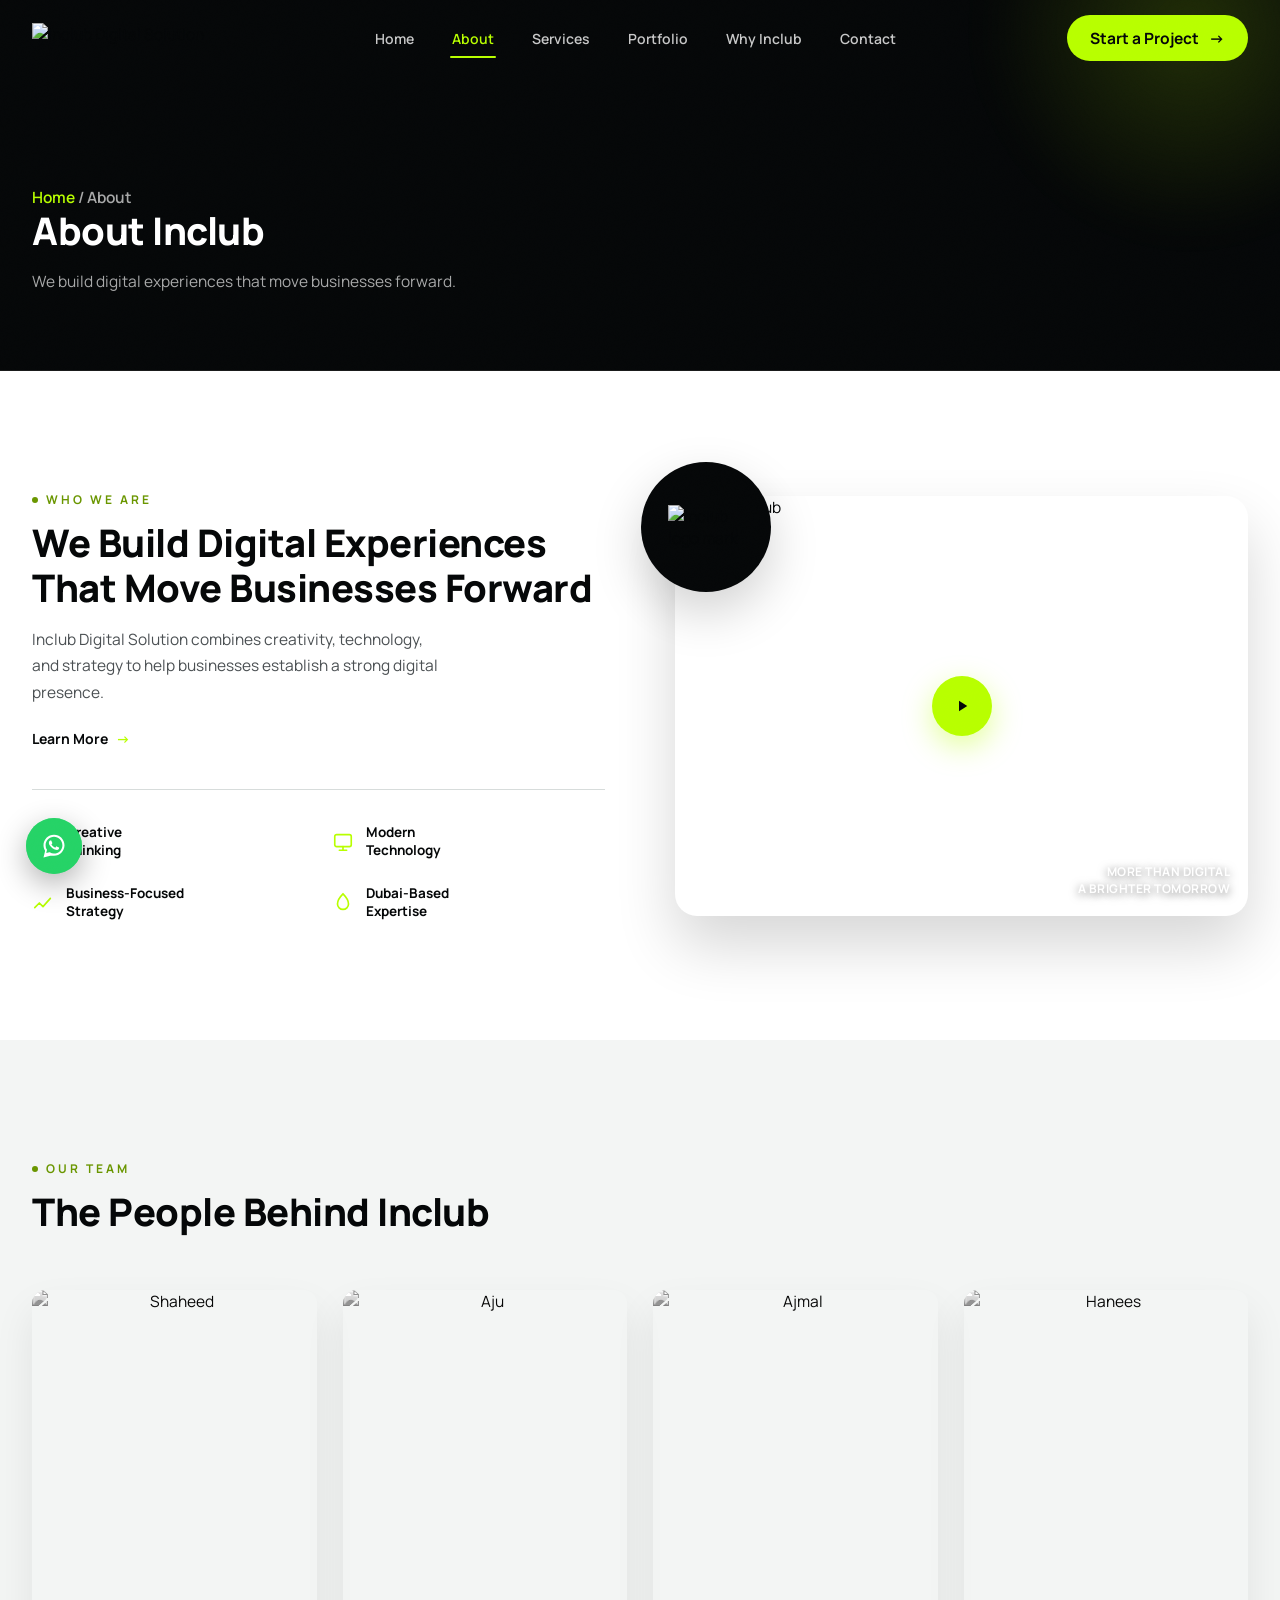
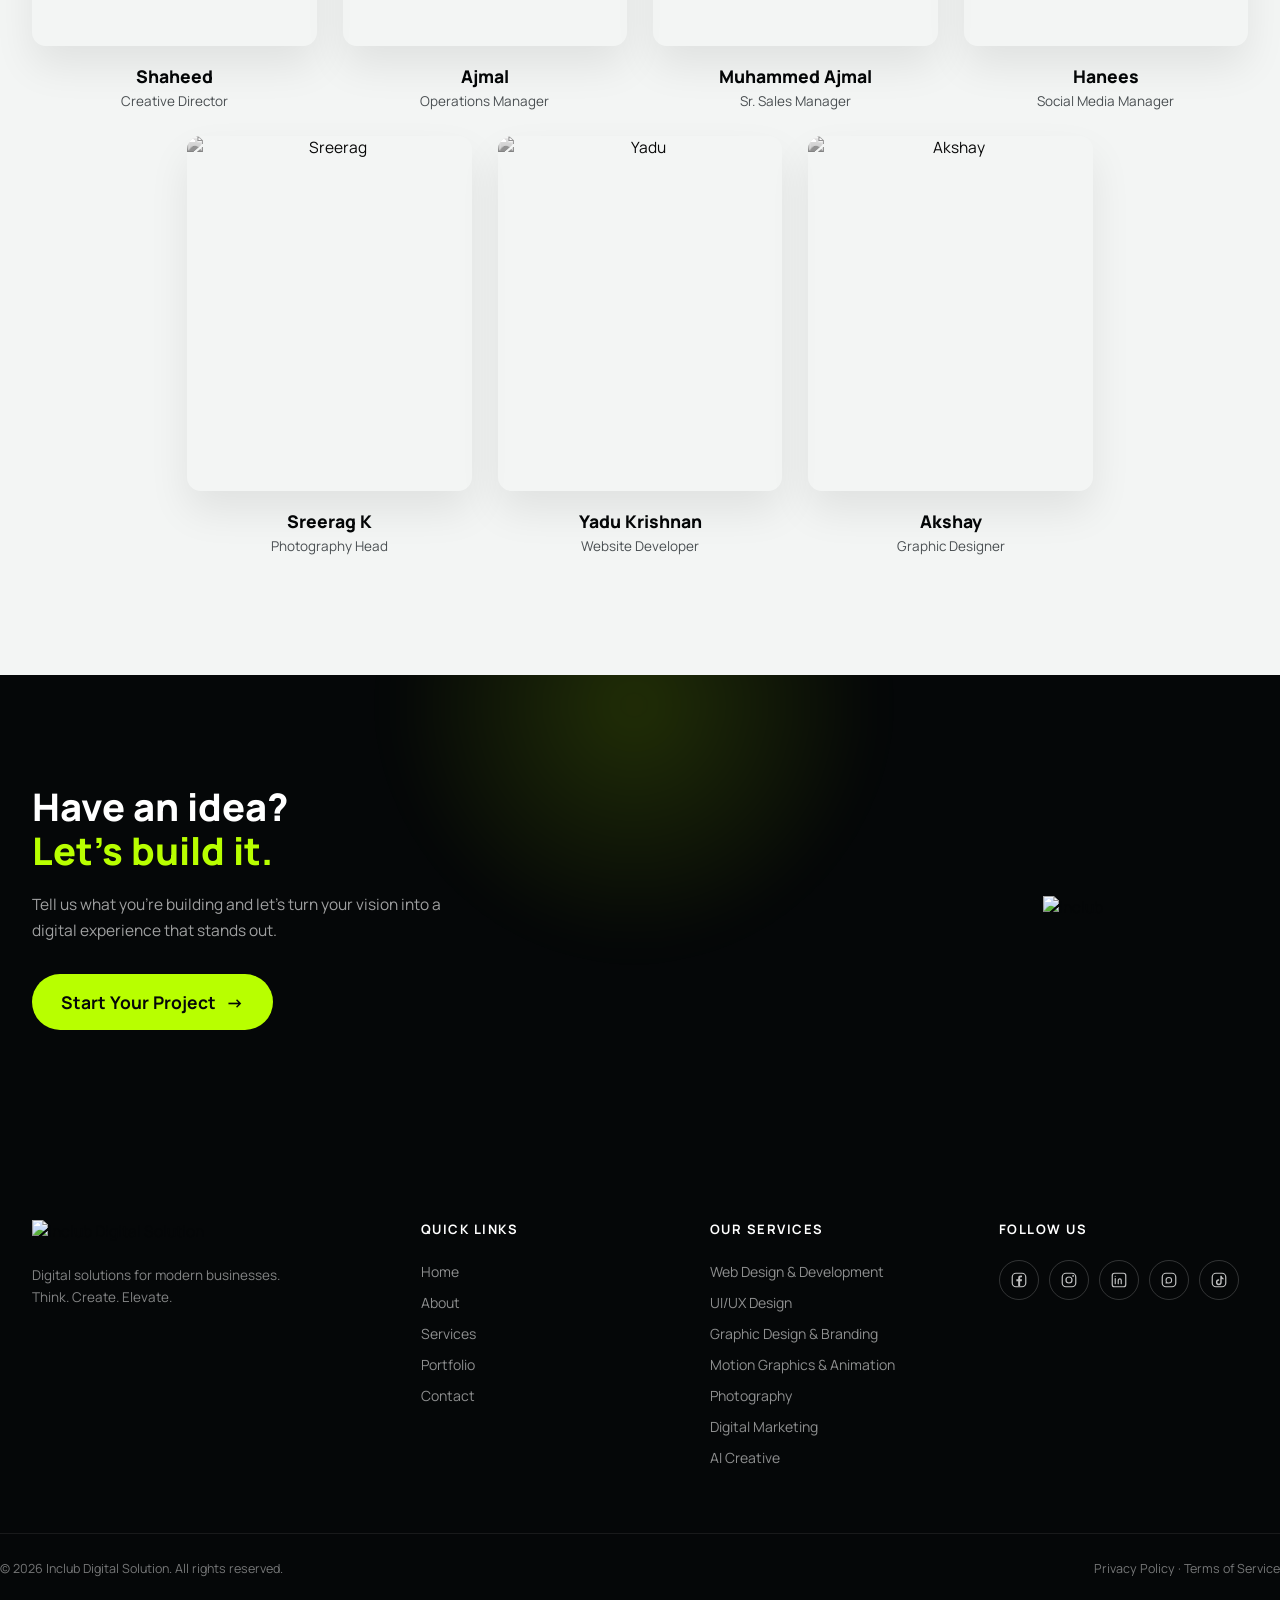
==== about.html @ 9d9596af "Add files via upload" ====
<!DOCTYPE html>
<html lang="en">
<head>
<meta charset="UTF-8">
<meta name="viewport" content="width=device-width, initial-scale=1.0">
<title>About Us — Inclub Digital Solution</title>
<meta name="description" content="Inclub Digital Solution combines creativity, technology, and strategy to help businesses in Dubai establish a strong digital presence.">
<link rel="icon" href="assets/logo-mark.png" type="image/png">
<link rel="preconnect" href="https://fonts.googleapis.com">
<link rel="preconnect" href="https://fonts.gstatic.com" crossorigin>
<link href="https://fonts.googleapis.com/css2?family=Manrope:wght@400;500;600;700;800&display=swap" rel="stylesheet">
<link rel="stylesheet" href="style.css">
</head>
<body>

<div class="grain"></div>
<div class="cursor-dot" id="cursorDot"></div>
<div class="cursor-ring" id="cursorRing"></div>
<div class="back-to-top" id="backToTop" aria-label="Back to top" role="button" tabindex="0">
  <svg width="18" height="18" viewBox="0 0 24 24" fill="none"><path d="M12 19V5M12 5L5 12M12 5L19 12" stroke="currentColor" stroke-width="2" stroke-linecap="round" stroke-linejoin="round"/></svg>
</div>

<a href="https://wa.me/971547295871" target="_blank" rel="noopener noreferrer" class="whatsapp-float" aria-label="Chat on WhatsApp">
  <span class="whatsapp-tooltip">Chat with us</span>
  <svg viewBox="0 0 32 32" fill="currentColor"><path d="M16.001 3C9.373 3 4 8.373 4 15c0 2.379.694 4.596 1.885 6.463L4 29l7.717-1.859A11.93 11.93 0 0016.001 27C22.628 27 28 21.627 28 15S22.628 3 16.001 3zm.001 21.6a9.56 9.56 0 01-4.868-1.334l-.349-.207-3.65.879.89-3.556-.228-.365A9.553 9.553 0 016.4 15c0-5.294 4.307-9.6 9.601-9.6 5.293 0 9.6 4.306 9.6 9.6 0 5.294-4.307 9.6-9.6 9.6zm5.264-7.19c-.288-.144-1.706-.842-1.97-.938-.264-.096-.456-.144-.648.144-.192.288-.744.938-.912 1.13-.168.192-.336.216-.624.072-.288-.144-1.216-.448-2.316-1.428-.856-.763-1.434-1.706-1.602-1.994-.168-.288-.018-.444.126-.588.13-.129.288-.336.432-.504.144-.168.192-.288.288-.48.096-.192.048-.36-.024-.504-.072-.144-.648-1.562-.888-2.14-.234-.562-.472-.486-.648-.495l-.552-.01c-.192 0-.504.072-.768.36-.264.288-1.008.984-1.008 2.4 0 1.416 1.032 2.784 1.176 2.976.144.192 2.03 3.1 4.92 4.347.687.297 1.223.474 1.641.606.689.219 1.316.188 1.812.114.553-.083 1.706-.697 1.947-1.37.24-.672.24-1.248.168-1.37-.072-.12-.264-.192-.552-.336z"/></svg>
</a>

<header class="header" id="header">
  <div class="container header-inner">
    <a href="index.html" class="logo"><img src="assets/logo.png" alt="Inclub Digital Solution"></a>

    <nav class="nav" id="mainNav">
      <a href="index.html" class="nav-link" data-nav>Home</a>
      <a href="about.html" class="nav-link" data-nav>About</a>
      <a href="services.html" class="nav-link" data-nav>Services</a>
      <a href="portfolio.html" class="nav-link" data-nav>Portfolio</a>
      <a href="why-inclub.html" class="nav-link" data-nav>Why Inclub</a>
      <a href="contact.html" class="nav-link" data-nav>Contact</a>
    </nav>

    <a href="contact.html" class="btn btn-primary btn-sm header-cta">Start a Project <span class="arrow">→</span></a>

    <button class="hamburger" id="hamburger" aria-label="Open menu" aria-expanded="false">
      <span></span><span></span><span></span>
    </button>
  </div>

</header>
  <div class="mobile-menu" id="mobileMenu">
    <nav class="mobile-nav">
      <a href="index.html" data-nav-mobile>Home</a>
      <a href="about.html" data-nav-mobile>About</a>
      <a href="services.html" data-nav-mobile>Services</a>
      <a href="portfolio.html" data-nav-mobile>Portfolio</a>
      <a href="why-inclub.html" data-nav-mobile>Why Inclub</a>
      <a href="contact.html" data-nav-mobile>Contact</a>
    </nav>
    <a href="contact.html" class="btn btn-primary" data-nav-mobile>Start a Project <span class="arrow">→</span></a>
  </div>


<section class="page-banner">
  <div class="page-banner-bg" style="background-image:url('assets/banner.png')"></div>
  <div class="page-banner-overlay"></div>
  <div class="container page-banner-inner reveal">
    <p class="breadcrumb"><a href="index.html">Home</a> / About</p>
    <h1>About Inclub</h1>
    <p>We build digital experiences that move businesses forward.</p>
  </div>
</section>

<section class="about">
  <div class="container about-grid">
    <div class="about-copy reveal">
      <p class="eyebrow eyebrow-dark">Who We Are</p>
      <h2 class="section-title">We Build Digital Experiences That Move Businesses Forward</h2>
      <p class="section-text">Inclub Digital Solution combines creativity, technology, and strategy to help businesses establish a strong digital presence.</p>
      <a href="services.html" class="link-arrow">Learn More <span class="arrow">→</span></a>

      <div class="about-features">
        <div class="about-feature">
          <svg width="22" height="22" viewBox="0 0 24 24" fill="none"><path d="M12 2v4M12 18v4M4.9 4.9l2.8 2.8M16.3 16.3l2.8 2.8M2 12h4M18 12h4M4.9 19.1l2.8-2.8M16.3 7.7l2.8-2.8" stroke="#B8FF00" stroke-width="1.8" stroke-linecap="round"/></svg>
          <span>Creative<br>Thinking</span>
        </div>
        <div class="about-feature">
          <svg width="22" height="22" viewBox="0 0 24 24" fill="none"><rect x="3" y="4" width="18" height="13" rx="2" stroke="#B8FF00" stroke-width="1.8"/><path d="M8 21h8M12 17v4" stroke="#B8FF00" stroke-width="1.8" stroke-linecap="round"/></svg>
          <span>Modern<br>Technology</span>
        </div>
        <div class="about-feature">
          <svg width="22" height="22" viewBox="0 0 24 24" fill="none"><path d="M3 17l5-5 4 4 8-9" stroke="#B8FF00" stroke-width="1.8" stroke-linecap="round" stroke-linejoin="round"/></svg>
          <span>Business-Focused<br>Strategy</span>
        </div>
        <div class="about-feature">
          <svg width="22" height="22" viewBox="0 0 24 24" fill="none"><path d="M12 2C8 6 6 9.5 6 13a6 6 0 0012 0c0-3.5-2-7-6-11z" stroke="#B8FF00" stroke-width="1.8"/></svg>
          <span>Dubai-Based<br>Expertise</span>
        </div>
      </div>
    </div>

    <div class="about-visual reveal">
      <div class="about-mark">
        <img src="assets/logo-mark.png" alt="Inclub logo mark">
      </div>
      <div class="about-image">
        <img src="assets/inclub_icon.png" alt="About Inclub">
        <button class="play-btn" aria-label="Play video">
          <svg width="18" height="18" viewBox="0 0 24 24" fill="none"><path d="M8 5v14l11-7L8 5z" fill="#050708"/></svg>
        </button>
        <span class="about-caption">MORE THAN DIGITAL<br>A BRIGHTER TOMORROW</span>
      </div>
    </div>
  </div>
</section>

<section class="team">
  <div class="container">
    <div class="section-head reveal">
      <p class="eyebrow eyebrow-dark">Our Team</p>
      <h2 class="section-title">The People Behind Inclub</h2>
    </div>

    <div class="team-grid">
      <div class="team-card reveal">
        <div class="team-photo">
          <img src="assets/team/shaheed.png" alt="Shaheed" style="object-position: center 8%;">
        </div>
        <h3 class="team-name">Shaheed</h3>
        <p class="team-role">Creative Director</p>
      </div>

      <div class="team-card reveal">
        <div class="team-photo">
          <img src="assets/team/aju.jpeg" alt="Aju" style="object-position: center 20%;">
        </div>
        <h3 class="team-name">Ajmal </h3>
        <p class="team-role">Operations Manager</p>
      </div>

      <div class="team-card reveal">
        <div class="team-photo">
          <img src="assets/team/m.ajmal.png" alt="Ajmal" style="object-position: center 20%;">
        </div>
        <h3 class="team-name">Muhammed Ajmal </h3>
        <p class="team-role">Sr. Sales Manager</p>
      </div>

      <div class="team-card reveal">
        <div class="team-photo">
          <img src="assets/team/hanees.jpeg" alt="Hanees" style="object-position: center 20%;">
        </div>
        <h3 class="team-name">Hanees</h3>
        <p class="team-role">Social Media Manager</p>
      </div>

       <div class="team-card reveal">
        <div class="team-photo">
          <img src="assets/team/sreerag.png" alt="Sreerag" style="object-position: center 20%;">
        </div>
        <h3 class="team-name">Sreerag K</h3>
        <p class="team-role">Photography Head</p>
      </div>

      <div class="team-card reveal">
        <div class="team-photo">
          <img src="assets/team/yadu.jpg" alt="Yadu" style="object-position: center 15%;">
        </div>
        <h3 class="team-name">Yadu Krishnan</h3>
        <p class="team-role">Website Developer</p>
      </div>

      <div class="team-card reveal">
        <div class="team-photo">
          <img src="assets/team/akshay.png" alt="Akshay" style="object-position: center 10%;">
        </div>
        <h3 class="team-name">Akshay</h3>
        <p class="team-role">Graphic Designer</p>
      </div>
    </div>
  </div>
</section>

<section class="cta">
  <div class="container cta-inner reveal">
    <div class="cta-copy">
      <h2>Have an idea?<br><span class="lime">Let's build it.</span></h2>
      <p>Tell us what you're building and let's turn your vision into a digital experience that stands out.</p>
      <a href="contact.html" class="btn btn-primary">Start Your Project <span class="arrow">→</span></a>
    </div>
    <img src="assets/inclub_icon.png" alt="Inclub" class="cta-robot">
  </div>
</section>

<footer class="footer">
  <div class="container footer-grid">
    <div class="footer-brand">
      <img src="assets/logo.png" alt="Inclub Digital Solution">
      <p>Digital solutions for modern businesses.<br>Think. Create. Elevate.</p>
    </div>

    <div class="footer-col">
      <h5>Quick Links</h5>
      <a href="index.html">Home</a>
      <a href="about.html">About</a>
      <a href="services.html">Services</a>
      <a href="portfolio.html">Portfolio</a>
      <a href="contact.html">Contact</a>
    </div>

    <div class="footer-col">
      <h5>Our Services</h5>
      <a href="services.html">Web Design & Development</a>
      <a href="services.html">UI/UX Design</a>
      <a href="services.html">Graphic Design & Branding</a>
      <a href="services.html">Motion Graphics & Animation</a>
      <a href="services.html">Photography</a>
      <a href="services.html">Digital Marketing</a>
      <a href="services.html">AI Creative</a>
    </div>

    <div class="footer-col">
      <h5>Follow Us</h5>
      <div class="footer-social">
        <a href="https://www.facebook.com/profile.php?id=61593820896204" target="_blank" rel="noopener noreferrer" aria-label="Facebook" class="social-btn">
          <svg width="18" height="18" viewBox="0 0 24 24" fill="none"><rect x="3" y="3" width="18" height="18" rx="5" stroke="currentColor" stroke-width="1.6"/><path d="M13.5 20v-6.5h2.2l.3-2.5h-2.5v-1.6c0-.7.3-1.2 1.2-1.2h1.3V6c-.2 0-1-.1-1.9-.1-1.9 0-3.2 1.1-3.2 3.3v1.8H8.5v2.5h2.4V20h2.6z" fill="currentColor"/></svg>
        </a>
        <a href="https://www.instagram.com/inclubdigitalsolution/" target="_blank" rel="noopener noreferrer" aria-label="Instagram" class="social-btn">
          <svg width="18" height="18" viewBox="0 0 24 24" fill="none"><rect x="3" y="3" width="18" height="18" rx="5" stroke="currentColor" stroke-width="1.6"/><circle cx="12" cy="12" r="4" stroke="currentColor" stroke-width="1.6"/><circle cx="17.5" cy="6.5" r="1.2" fill="currentColor"/></svg>
        </a>
        <a href="https://www.linkedin.com/company/inclubdigitalsolution/" target="_blank" rel="noopener noreferrer" aria-label="LinkedIn" class="social-btn">
          <svg width="18" height="18" viewBox="0 0 24 24" fill="none"><rect x="3" y="3" width="18" height="18" rx="3" stroke="currentColor" stroke-width="1.6"/><path d="M7 10v7M7 7v.01M11 17v-4.5a2 2 0 014-.2M15 17v-4.7" stroke="currentColor" stroke-width="1.6" stroke-linecap="round"/></svg>
        </a>
        <a href="https://wa.me/971547295871" target="_blank" rel="noopener noreferrer" aria-label="WhatsApp" class="social-btn">
          <svg width="18" height="18" viewBox="0 0 24 24" fill="none"><rect x="3" y="3" width="18" height="18" rx="5" stroke="currentColor" stroke-width="1.6"/><path d="M15.5 12.3c0 2-1.7 3.7-3.7 3.7-.6 0-1.2-.1-1.7-.4l-2 .5.5-1.9a3.6 3.6 0 01-.5-1.9c0-2 1.7-3.7 3.7-3.7s3.7 1.7 3.7 3.7z" stroke="currentColor" stroke-width="1.4" stroke-linejoin="round"/></svg>
        </a>
        <a href="https://www.tiktok.com/@inclubdigitalsolution" target="_blank" rel="noopener noreferrer" aria-label="TikTok" class="social-btn">
          <svg width="18" height="18" viewBox="0 0 24 24" fill="none"><rect x="3" y="3" width="18" height="18" rx="5" stroke="currentColor" stroke-width="1.6"/><path d="M13.75 6.3h1.85c.16 1.42 1.02 2.6 2.4 3.02v1.9c-.87-.05-1.68-.33-2.4-.79v4.55a3.86 3.86 0 11-3.86-3.86c.14 0 .28.01.41.03v1.92a1.96 1.96 0 101.6 1.93V6.3z" fill="currentColor"/></svg>
        </a>
      </div>
    </div>
  </div>

  <div class="container footer-bottom">
    <span>© <span id="year"></span> Inclub Digital Solution. All rights reserved.</span>
    <span class="footer-legal"><a href="#">Privacy Policy</a> · <a href="#">Terms of Service</a></span>
  </div>
</footer>

<script src="script.js"></script>
</body>
</html>
---- style.css ----
:root{
  --black: #050708;
  --black-soft: #0d1418;
  --lime: #B8FF00;
  --green: #8DFF00;
  --blue: #16A8E8;
  --white: #FFFFFF;
  --gray-100: #F3F5F4;
  --gray-300: #d7dcdb;
  --gray-500: #9aa0a6;
  --gray-700: #4a4f52;

  --font: 'Manrope', 'Inter', -apple-system, BlinkMacSystemFont, 'Segoe UI', sans-serif;

  --container: 1320px;
  --radius-lg: 22px;
  --radius-md: 14px;
  --radius-sm: 8px;

  --ease: cubic-bezier(.22,.9,.32,1);
}

*,*::before,*::after{ box-sizing: border-box; }
html{ scroll-behavior: smooth; }
body{
  margin:0;
  font-family: var(--font);
  font-size: 15.5px;
  background: var(--white);
  color: var(--black);
  -webkit-font-smoothing: antialiased;
  overflow-x: hidden;
}
img{ max-width:100%; display:block; }
a{ color: inherit; text-decoration: none; }
ul{ list-style:none; margin:0; padding:0; }
button{ font-family: inherit; cursor:pointer; }
input, textarea, select{ font-family: inherit; }

.container{
  width: 100%;
  max-width: var(--container);
  margin: 0 auto;
  padding: 0 32px;
}

.grain{
  position: fixed; inset:0; pointer-events:none; z-index: 9999;
  opacity: .025; mix-blend-mode: overlay;
  background-image: url("data:image/svg+xml,%3Csvg xmlns='http://www.w3.org/2000/svg' width='120' height='120'%3E%3Cfilter id='n'%3E%3CfeTurbulence type='fractalNoise' baseFrequency='0.9' numOctaves='2' stitchTiles='stitch'/%3E%3C/filter%3E%3Crect width='100%25' height='100%25' filter='url(%23n)'/%3E%3C/svg%3E");
}

.cursor-dot, .cursor-ring{
  position: fixed; top:0; left:0; z-index: 9998;
  pointer-events:none;
  transform: translate(-50%,-50%);
  border-radius: 50%;
}
.cursor-dot{
  width:6px; height:6px; background: var(--lime);
  transition: opacity .2s var(--ease), background .2s var(--ease);
}
.cursor-ring{
  width:36px; height:36px; border:1.5px solid rgba(184,255,0,.55);
  transition: width .25s var(--ease), height .25s var(--ease), border-color .25s var(--ease), opacity .2s var(--ease), background .25s var(--ease);
}
.cursor-ring.hovering{
  width:56px; height:56px; background: rgba(184,255,0,.08); border-color: var(--lime);
}
.cursor-dot, .cursor-ring{ opacity:0; }
body.cursor-active .cursor-dot, body.cursor-active .cursor-ring{ opacity:1; }
@media (hover:none), (pointer:coarse){
  .cursor-dot, .cursor-ring{ display:none; }
}

.reveal{
  opacity: 0;
  transform: translateY(28px) scale(.98);
  filter: blur(6px);
  transition: opacity .8s var(--ease), transform .8s var(--ease), filter .8s var(--ease);
}
.reveal.in-view{ opacity: 1; transform: translateY(0) scale(1); filter: blur(0); }

.glow-orb{
  content:''; position:absolute; border-radius:50%;
  filter: blur(90px); pointer-events:none; z-index:0;
  opacity: .55;
}

.eyebrow{
  display:flex; align-items:center; gap:8px;
  font-size: 12px;
  font-weight: 700;
  letter-spacing: 3px;
  text-transform: uppercase;
  color: var(--lime);
  margin: 0 0 12px;
}
.eyebrow::before{
  content:''; width:6px; height:6px; border-radius:50%;
  background: var(--lime); flex-shrink:0;
  box-shadow: 0 0 0 0 rgba(184,255,0,.55);
  animation: pulseDot 2.2s ease-out infinite;
}
@keyframes pulseDot{
  0%{ box-shadow: 0 0 0 0 rgba(184,255,0,.55); }
  70%{ box-shadow: 0 0 0 7px rgba(184,255,0,0); }
  100%{ box-shadow: 0 0 0 0 rgba(184,255,0,0); }
}
.eyebrow-dark{ color: #6a9600; }
.eyebrow-dark::before{ background: #6a9600; box-shadow: 0 0 0 0 rgba(106,150,0,.4); }
.eyebrow-dark::before{ animation: pulseDotDark 2.2s ease-out infinite; }
@keyframes pulseDotDark{
  0%{ box-shadow: 0 0 0 0 rgba(106,150,0,.4); }
  70%{ box-shadow: 0 0 0 7px rgba(106,150,0,0); }
  100%{ box-shadow: 0 0 0 0 rgba(106,150,0,0); }
}

.section-title{
  font-size: 38px;
  font-weight: 800;
  line-height: 1.18;
  letter-spacing: -0.5px;
  margin: 0 0 16px;
  color: var(--black);
}
.section-title-light{ color: var(--white); }

.section-text{
  font-size: 15.5px;
  line-height: 1.7;
  color: var(--gray-700);
  max-width: 46ch;
  margin: 0 0 22px;
}

.section-head{ max-width: 640px; margin: 0 0 56px; }

.link-arrow{
  display: inline-flex;
  align-items: center;
  gap: 8px;
  font-weight: 700;
  font-size: 14px;
  color: var(--black);
  border-bottom: 1px solid transparent;
  transition: gap .25s var(--ease), color .25s var(--ease);
}
.link-arrow .arrow{ transition: transform .25s var(--ease); color: var(--lime); }
.link-arrow:hover{ gap: 12px; }
.link-arrow:hover .arrow{ transform: translateX(3px); }

.section-title-light + .link-arrow,
.services .link-arrow,
.process .link-arrow{ color: var(--white); }

.btn{
  display: inline-flex;
  align-items: center;
  gap: 10px;
  padding: 15px 28px;
  border-radius: 999px;
  font-weight: 700;
  font-size: 17.5px;
  border: 1px solid transparent;
  transition: transform .25s var(--ease), box-shadow .25s var(--ease), background .25s var(--ease), color .25s var(--ease), border-color .25s var(--ease);
  white-space: nowrap;
}
.btn .arrow{ transition: transform .25s var(--ease); }
.btn:hover .arrow{ transform: translateX(4px); }
.btn:hover{ transform: translateY(-2px); }

.btn-primary{
  background: var(--lime);
  color: var(--black);
  box-shadow: 0 0 0 rgba(184,255,0,0);
}
.btn-primary:hover{ box-shadow: 0 8px 34px rgba(184,255,0,.45); }

.btn-outline{
  background: transparent;
  color: var(--white);
  border-color: rgba(255,255,255,.28);
}
.btn-outline:hover{ border-color: var(--lime); color: var(--lime); box-shadow: 0 0 24px rgba(184,255,0,.18); }

.btn-sm{ padding: 11px 22px; font-size: 15.5px; }
.btn-block{ width: 100%; justify-content: center; margin-top: 6px; }

.header{
  position: fixed; top:0; left:0; right:0; z-index: 500;
  background: transparent;
  backdrop-filter: none;
  -webkit-backdrop-filter: none;
  border-bottom: 1px solid transparent;
  transition: background .3s var(--ease), border-color .3s var(--ease), backdrop-filter .3s var(--ease);
}
.header.scrolled{
  background: rgba(5,7,8,.85);
  backdrop-filter: blur(14px);
  -webkit-backdrop-filter: blur(14px);
  border-bottom-color: rgba(255,255,255,.08);
}

.header-inner{
  display:flex; align-items:center; justify-content: space-between;
  height: 76px;
  gap: 24px;
}
.logo img{ height: 30px; width:auto; }

.nav{ display:flex; align-items:center; gap: 34px; margin: 0 auto; }
.nav-link{
  position: relative;
  font-size: 14px; font-weight: 600;
  color: rgba(255,255,255,.78);
  padding: 6px 2px;
  transition: color .2s var(--ease);
}
.nav-link::after{
  content:''; position:absolute; left:0; right:0; bottom:-4px; height:2px;
  background: var(--lime); border-radius:2px;
  transform: scaleX(0); transform-origin: left;
  transition: transform .25s var(--ease);
}
.nav-link:hover{ color: var(--white); }
.nav-link.active{ color: var(--lime); }
.nav-link.active::after{ transform: scaleX(1); }

.header-cta{ flex-shrink:0; }

.hamburger{
  display:none; flex-direction:column; justify-content:center; gap:5px;
  width: 40px; height:40px; background:transparent; border:none; padding:0;
}
.hamburger span{
  display:block; width: 22px; height:2px; background: var(--white);
  margin: 0 auto; transition: transform .3s var(--ease), opacity .3s var(--ease);
}
.hamburger.open span:nth-child(1){ transform: translateY(7px) rotate(45deg); }
.hamburger.open span:nth-child(2){ opacity:0; }
.hamburger.open span:nth-child(3){ transform: translateY(-7px) rotate(-45deg); }

.mobile-menu{
  display:none;
  position: fixed; inset: 76px 0 0 0; z-index: 480;
  background: rgb(5,7,8);
  padding: 36px 28px;
  flex-direction: column; gap: 34px;
  transform: translateY(-12px);
  opacity: 0;
  pointer-events: none;
  transition: transform .35s var(--ease), opacity .35s var(--ease);
  overflow-y: auto;
}
.mobile-menu.open{ opacity:1; transform: translateY(0); pointer-events:auto; }
.mobile-nav{ display:flex; flex-direction:column; gap: 6px; }
.mobile-nav a{
  font-size: 26px; font-weight: 700; color: var(--white);
  padding: 12px 0; border-bottom: 1px solid rgba(255,255,255,.08);
}
.mobile-nav a.active{ color: var(--lime); }

.hero{
  position: relative;
  min-height: 100vh;
  display:flex; align-items:flex-start;
  overflow:hidden;
  background: var(--black);
}
.hero-bg{
  position:absolute; inset:0; overflow:hidden;
  background-size: cover; background-position: 5% 32%;
  z-index: 0;
}
.hero-bg-video{
  position:absolute; inset:0;
  width:100%; height:100%;
  object-fit: cover; object-position: 5% 32%;
}
.hero-bg::after{
  content:''; position:absolute; inset:0;
  background:
    linear-gradient(90deg, rgba(5,7,8,.92) 0%, rgba(5,7,8,.68) 32%, rgba(5,7,8,.3) 58%, rgba(5,7,8,.08) 78%),
    linear-gradient(180deg, rgba(5,7,8,.2) 0%, rgba(5,7,8,.05) 30%, rgba(5,7,8,.8) 100%);
}
.hero-particles{ position:absolute; inset:0; z-index:1; pointer-events:none; }
.particle{
  position:absolute; border-radius:50%;
  background: var(--lime); opacity:.55;
  filter: blur(.3px);
  animation: floaty linear infinite;
}
@keyframes floaty{
  0%{ transform: translateY(0) translateX(0); opacity:0; }
  10%{ opacity:.6; }
  90%{ opacity:.6; }
  100%{ transform: translateY(-90vh) translateX(20px); opacity:0; }
}

@keyframes dashMove{ to{ stroke-dashoffset: -600; } }

@keyframes floatRobot{
  0%,100%{ transform: translateY(0); }
  50%{ transform: translateY(-16px); }
}

.hero-inner{ position:relative; z-index:4; padding: 128px 32px 60px; }

.hero-title{
  margin: 6px 0 22px;
  font-size: 38px;
  font-weight: 800;
  line-height: 1.1;
  letter-spacing: -0.5px;
}
.hero-title .line{ display:block; }
.line-white{ color: var(--white); }
.line-lime{ color: var(--lime); }
.line-blue{ color: var(--blue); }

.hero-sub{
  color: rgba(255,255,255,.72);
  font-size: 15.5px;
  line-height: 1.7;
  max-width: 46ch;
  margin: 0 0 34px;
}

.hero-actions{ display:flex; gap:16px; flex-wrap:wrap; margin-bottom: 56px; }

.hero-stats{ display:flex; gap: 48px; flex-wrap:wrap; }
.stat{ display:flex; flex-direction:column; }
.stat-num{ font-size: 30px; font-weight: 800; color: var(--white); display:inline; }
.stat-suffix{ font-size: 22px; font-weight: 800; color: var(--lime); }
.stat-num-static{ font-size: 30px; font-weight: 800; color: var(--white); }
.stat-label{ font-size: 12px; color: rgba(255,255,255,.55); margin-top: 4px; letter-spacing:.3px; }

.page-banner{
  position: relative; overflow:hidden;
  padding: 168px 0 76px;
  background: var(--black);
  border-bottom: 1px solid rgba(255,255,255,.08);
}
.page-banner-bg{
  position:absolute; inset:0;
  background-size: cover; background-position: center;
  opacity: .3;
}
.page-banner-overlay{
  position:absolute; inset:0;
  background: linear-gradient(180deg, rgba(5,7,8,.55) 0%, rgba(5,7,8,.92) 100%);
}
.page-banner::after{
  content:''; position:absolute; width:420px; height:420px; border-radius:50%;
  background: radial-gradient(circle, rgba(184,255,0,.16), transparent 70%);
  filter: blur(20px); top:-180px; right:-120px; pointer-events:none;
}
.page-banner-inner{ position:relative; z-index:2; }
.breadcrumb{
  font-size: 13px; font-weight:600; color: rgba(255,255,255,.5);
  margin: 0 0 16px;
}
.breadcrumb a{ color: var(--lime); }
.breadcrumb a:hover{ text-decoration: underline; }
.page-banner h1{
  color:#fff; font-weight:800; margin:0;
  font-size: 38px; letter-spacing:-0.5px; line-height:1.1;
}
.page-banner p{
  color: rgba(255,255,255,.65); font-size:15.5px; line-height:1.7;
  max-width: 56ch; margin: 16px 0 0;
}

@media (max-width: 860px){
  .page-banner{ padding: 128px 0 56px; }
}

.marquee{
  background: var(--black-soft);
  border-top: 1px solid rgba(255,255,255,.08);
  border-bottom: 1px solid rgba(255,255,255,.08);
  overflow: hidden;
  padding: 22px 0;
}
.marquee-track{
  display:flex; align-items:center; width:max-content;
  animation: marqueeScroll 28s linear infinite;
}
.marquee:hover .marquee-track{ animation-play-state: paused; }
.marquee-item{
  display:flex; align-items:center; gap: 14px;
  font-size: 16px; font-weight: 800; letter-spacing: 2px; text-transform: uppercase;
  color: rgba(255,255,255,.4);
  padding: 0 28px; white-space: nowrap;
}
.marquee-item span{ color: var(--lime); font-size: 8px; }
@keyframes marqueeScroll{ to{ transform: translateX(-50%); } }

.about{ background: var(--white); padding: 120px 0; }
.about-grid{
  display:grid; grid-template-columns: 1fr 1fr; gap: 70px; align-items:center;
}
.about-features{
  display:grid; grid-template-columns: repeat(2,1fr); gap: 26px;
  margin-top: 40px; padding-top: 34px; border-top: 1px solid var(--gray-300);
}
.about-feature{
  display:flex; align-items:center; gap: 12px;
  font-size: 13.5px; font-weight: 700; color: var(--black);
  line-height: 1.3;
}
.about-feature svg{ flex-shrink:0; }

.about-visual{ position: relative; display:flex; align-items:center; justify-content:center; }
.about-mark{
  position:absolute; left: -6%; top: -8%;
  width: 130px; height:130px; border-radius:50%;
  box-shadow: 0 20px 50px rgba(0,0,0,.18);
  z-index: 2; background: var(--black);
  overflow: hidden;
  display:flex; align-items:center; justify-content:center;
  animation: floatRobot 6s ease-in-out infinite;
}
.about-mark img{ width: 58%; height:auto; object-fit: contain; }
.about-mark::before{
  content:''; position:absolute; inset:-16px; border-radius:50%;
  border: 1px dashed rgba(184,255,0,.45);
  box-shadow: 0 0 24px rgba(184,255,0,.12);
  animation: spinRing 18s linear infinite;
}
@keyframes spinRing{ to{ transform: rotate(360deg); } }
.about-image{
  position: relative; width: 100%; border-radius: var(--radius-lg);
  overflow: hidden; box-shadow: 0 30px 60px rgba(0,0,0,.16);
}
.about-image img{ width:100%; height: 420px; object-fit: cover; }
.play-btn{
  position:absolute; left: 50%; top: 50%; transform: translate(-50%,-50%);
  width: 60px; height:60px; border-radius:50%; border:none;
  background: var(--lime);
  display:flex; align-items:center; justify-content:center;
  box-shadow: 0 10px 30px rgba(184,255,0,.4);
  transition: transform .25s var(--ease);
}
.play-btn:hover{ transform: translate(-50%,-50%) scale(1.08); }
.about-caption{
  position:absolute; right: 18px; bottom: 18px;
  color:#fff; font-weight:700; font-size:12px; text-align:right;
  line-height:1.4; letter-spacing:.5px;
  text-shadow: 0 2px 10px rgba(0,0,0,.6);
}

.team{ background: var(--gray-100); padding: 120px 0; }
.team-grid{ display:flex; flex-wrap:wrap; justify-content:center; gap: 26px; }
.team-card{ text-align:center; flex: 0 0 calc((100% - 78px)/4); max-width: calc((100% - 78px)/4); }
.team-photo{
  position:relative; width:100%; aspect-ratio: 4/5; overflow:hidden;
  border-radius: var(--radius-md); margin-bottom: 18px;
  box-shadow: 0 20px 40px rgba(0,0,0,.08);
}
.team-photo img{ width:100%; height:100%; object-fit:cover; filter: grayscale(1); transition: transform .5s var(--ease), filter .5s var(--ease); }
.team-card:hover .team-photo img{ transform: scale(1.06); filter: grayscale(0); }
.team-name{ font-size: 17.5px; font-weight: 800; margin: 0 0 4px; color: var(--black); }
.team-role{ font-size: 13.5px; color: var(--gray-700); margin:0; }

.services{ background: var(--black); padding: 120px 0; position:relative; overflow:hidden; }
.services-first{ padding-top: 168px; }
.services::before{
  content:''; position:absolute; inset:0;
  background-image: linear-gradient(rgba(255,255,255,.03) 1px, transparent 1px), linear-gradient(90deg, rgba(255,255,255,.03) 1px, transparent 1px);
  background-size: 48px 48px;
  pointer-events:none;
}
.services::after{
  content:''; position:absolute; width:560px; height:560px; border-radius:50%;
  background: radial-gradient(circle, rgba(184,255,0,.18), transparent 70%);
  filter: blur(20px); top:-220px; right:-180px; pointer-events:none;
}
.services .container{ position:relative; z-index:1; }

.services-grid{ display:grid; grid-template-columns: repeat(3, 1fr); gap: 22px; }
.service-card:nth-child(7):last-child{ grid-column: 2 / span 1; }
.service-card{
  position: relative;
  overflow: hidden;
  background: rgba(255,255,255,.03);
  border: 1px solid rgba(255,255,255,.09);
  border-radius: var(--radius-lg);
  padding: 34px 28px;
  backdrop-filter: blur(6px);
  transition: transform .35s var(--ease), border-color .35s var(--ease), box-shadow .35s var(--ease), background .35s var(--ease);
}
.service-card::before{
  content:''; position:absolute; top:0; left:0; right:0; height:2px;
  background: linear-gradient(90deg, transparent, var(--lime), transparent);
  transform: scaleX(0); transform-origin:center;
  transition: transform .4s var(--ease);
}
.service-card::after{
  content: attr(data-num);
  position:absolute; top:-.15em; right:18px;
  font-size: 84px; font-weight:800; line-height:1;
  color: transparent; -webkit-text-stroke: 1px rgba(255,255,255,.07);
  pointer-events:none; transition: -webkit-text-stroke-color .35s var(--ease);
}
.service-card:hover{
  transform: translateY(-8px);
  border-color: rgba(184,255,0,.5);
  box-shadow: 0 20px 50px rgba(184,255,0,.12);
  background: rgba(184,255,0,.04);
}
.service-card:hover::before{ transform: scaleX(1); }
.service-card:hover::after{ -webkit-text-stroke-color: rgba(184,255,0,.18); }
.service-num{
  display:block; position:relative; z-index:1;
  font-size: 13px; font-weight:800; color: rgba(255,255,255,.35);
  margin-bottom: 18px; letter-spacing:1px; font-variant-numeric: tabular-nums;
  transition: color .3s var(--ease), text-shadow .3s var(--ease);
}
.service-card:hover .service-num{ color: var(--lime); text-shadow: 0 0 16px rgba(184,255,0,.5); }
.service-icon{
  position:relative; z-index:1;
  width: 58px; height:58px; border-radius: 16px;
  background: rgba(184,255,0,.08);
  border: 1px solid rgba(184,255,0,.16);
  display:flex; align-items:center; justify-content:center;
  transition: transform .35s var(--ease), background .35s var(--ease);
  margin-bottom: 20px;
}
.service-card:hover .service-icon{ transform: scale(1.08) rotate(-4deg); background: rgba(184,255,0,.14); }
.service-card h3{ position:relative; z-index:1; font-size: 19px; font-weight: 800; color: var(--white); margin: 0 0 10px; }
.service-card p{ position:relative; z-index:1; font-size: 15.5px; line-height: 1.65; color: rgba(255,255,255,.6); margin: 0 0 22px; }
.service-card .link-arrow{ position:relative; z-index:1; }

.why{ background: var(--gray-100); padding: 120px 0; }
.why-grid{ display:grid; grid-template-columns: repeat(3, 1fr); gap: 26px; }
.why-item{
  background: var(--white);
  border: 1px solid var(--gray-300);
  border-radius: var(--radius-md);
  padding: 30px 24px;
  display:flex; flex-direction:column; gap: 16px;
  transition: transform .3s var(--ease), box-shadow .3s var(--ease), border-color .3s var(--ease);
}
.why-item:hover{
  transform: translateY(-6px);
  box-shadow: 0 20px 40px rgba(0,0,0,.08);
  border-color: var(--lime);
}
.why-item h4{ margin:0; font-size: 19px; font-weight: 800; }

.process{ background: var(--black); padding: 120px 0 130px; position:relative; overflow:hidden; }
.process::before{
  content:''; position:absolute; width:480px; height:480px; border-radius:50%;
  background: radial-gradient(circle, rgba(22,168,232,.16), transparent 70%);
  filter: blur(20px); bottom:-200px; left:-160px; pointer-events:none;
}
.process .container{ position:relative; z-index:1; }
.process-track{ position: relative; margin-top: 40px; }
.process-line{ width:100%; height: 100px; display:block; }
.process-line path{
  fill:none; stroke: var(--lime); stroke-width: 2.5; opacity:.5;
  stroke-dasharray: 10 10;
  animation: dashMove 10s linear infinite;
}
.process-steps{
  display:grid; grid-template-columns: repeat(4,1fr); gap: 26px;
  margin-top: -40px;
}
.process-step{ text-align:left; }
.process-index{
  display:inline-flex; align-items:center; justify-content:center;
  width: 46px; height:46px; border-radius:50%;
  background: var(--black-soft); border: 1px solid rgba(184,255,0,.4);
  color: var(--lime); font-weight:800; font-size:14px;
  margin-bottom: 18px;
  box-shadow: 0 0 0 4px rgba(184,255,0,.05), 0 0 20px rgba(184,255,0,.15);
}
.process-step h4{ color: var(--white); font-size: 19px; font-weight:800; margin: 0 0 8px; }
.process-step p{ color: rgba(255,255,255,.55); font-size: 15.5px; line-height: 1.6; margin:0; max-width: 24ch; }

.portfolio{ background: var(--white); padding: 120px 0; }
.filters{ display:flex; flex-wrap:wrap; gap: 10px; margin-bottom: 44px; }
.filter-btn{
  padding: 10px 20px; border-radius: 999px; border: 1px solid var(--gray-300);
  background: transparent; font-size: 13.5px; font-weight: 700; color: var(--gray-700);
  transition: all .25s var(--ease);
}
.filter-btn:hover{ border-color: var(--black); color: var(--black); }
.filter-btn.active{ background: var(--black); color: var(--lime); border-color: var(--black); }

.portfolio-grid{
  display:grid; grid-template-columns: repeat(2, 1fr); gap: 20px;
}
.portfolio-featured{ grid-column: 1 / -1; aspect-ratio: 3/1; max-height: 420px; }
.portfolio-item{
  display:block; position:relative; overflow:hidden;
  aspect-ratio: 4/3; cursor:pointer;
  background: var(--black);
  border: 1px solid var(--gray-300);
  box-shadow: 0 20px 40px rgba(0,0,0,.08);
  transition: opacity .3s var(--ease), box-shadow .3s var(--ease);
}
.portfolio-item:hover{ box-shadow: 0 24px 48px rgba(0,0,0,.14); }
.portfolio-item .play-btn{ pointer-events:none; z-index:1; }
.portfolio-item.hidden{ display:none; }
.portfolio-item img{
  width:100%; height:100%; object-fit: cover;
  transition: transform .6s var(--ease);
}
.portfolio-item:hover img{ transform: scale(1.06); }
.portfolio-year{
  position:absolute; top:20px; right:20px; z-index:1;
  font-size: 12px; font-weight:700; color: rgba(255,255,255,.55);
  letter-spacing: 1px;
}
.portfolio-overlay{
  position:absolute; inset:0;
  background: linear-gradient(180deg, rgba(5,7,8,0) 45%, rgba(5,7,8,.85) 100%);
  display:flex; flex-direction:column; justify-content:flex-end;
  padding: 26px;
}
.portfolio-cat{
  font-size: 11px; font-weight:800; letter-spacing:3px; text-transform:uppercase;
  color: var(--lime); margin-bottom: 10px;
}
.portfolio-overlay h4{ color:#fff; font-size:24px; font-weight:800; margin:0 0 6px; letter-spacing:-.3px; }
.portfolio-featured .portfolio-overlay h4{ font-size: 32px; }
.portfolio-sub{ color: rgba(255,255,255,.6); font-size: 14px; }
.portfolio-go{
  position:absolute; right:18px; bottom:18px; z-index:1;
  width: 40px; height:40px; border-radius:50%;
  border: 1px solid rgba(255,255,255,.3);
  color:#fff; font-size:16px; font-weight:700;
  display:flex; align-items:center; justify-content:center;
  transition: all .3s var(--ease);
}
.portfolio-item:hover .portfolio-go{
  background: var(--lime); border-color: var(--lime); color: var(--black);
  transform: rotate(45deg);
}

.view-all-wrap{ text-align:center; margin-top: 46px; }

.vision{
  position: relative; min-height: 78vh; display:flex; align-items:center;
  overflow:hidden;
}
.vision-bg{
  position:absolute; inset: -10% 0 -10% 0;
  background-size: cover; background-position:center;
  will-change: transform;
}
.vision-overlay{
  position:absolute; inset:0;
  background:
    linear-gradient(90deg, rgba(5,7,8,.88) 0%, rgba(5,7,8,.62) 38%, rgba(5,7,8,.22) 62%, rgba(5,7,8,.05) 82%),
    linear-gradient(180deg, rgba(5,7,8,.3) 0%, rgba(5,7,8,.1) 35%, rgba(5,7,8,.7) 100%);
}
.vision-inner{ position:relative; z-index:2; padding: 90px 32px; }
.vision-title{
  font-size: 38px;
  font-weight: 800; line-height: 1.1; letter-spacing: -0.5px; margin:0 0 22px;
}
.vision-title span{ display:block; }
.vision-text{ color: rgba(255,255,255,.78); font-size:15.5px; max-width: 48ch; line-height:1.7; }

.cta{ background: var(--black); padding: 110px 0; overflow:hidden; position:relative; }
.cta::before{
  content:''; position:absolute; width:500px; height:500px; border-radius:50%;
  background: radial-gradient(circle, rgba(184,255,0,.16), transparent 70%);
  filter: blur(20px); top:-220px; left:30%; pointer-events:none;
}
.cta-inner{
  position:relative; z-index:1;
  display:flex; align-items:center; justify-content:space-between; gap: 40px;
}
.cta-copy h2{
  color:#fff; font-size: 38px; font-weight:800; line-height:1.15; margin:0 0 18px;
}
.cta-copy .lime{ color: var(--lime); }
.cta-copy p{ color: rgba(255,255,255,.62); font-size: 15.5px; max-width: 46ch; margin: 0 0 30px; line-height:1.7; }
.cta-robot{ width: clamp(150px, 16vw, 220px); flex-shrink:0; animation: floatRobot 5s ease-in-out infinite; }

.contact{ background: var(--white); padding: 120px 0; }
.contact-grid{ display:grid; grid-template-columns: .8fr 1.2fr; gap: 70px; }

.contact-list{ display:flex; flex-direction:column; gap: 18px; margin: 30px 0; }
.contact-list li{ display:flex; align-items:center; gap: 14px; font-size:15.5px; font-weight:600; color: var(--black); }

.social-row{ display:flex; gap: 12px; }
.social-btn{
  width: 42px; height:42px; border-radius:50%; border: 1px solid var(--gray-300);
  display:flex; align-items:center; justify-content:center; color: var(--black);
  transition: all .25s var(--ease);
}
.social-btn:hover{ background: var(--black); color: var(--lime); border-color: var(--black); }

.contact-form{ display:flex; flex-direction:column; gap: 18px; }
.form-row{ display:grid; grid-template-columns: 1fr 1fr; gap: 18px; }
.field{ display:flex; flex-direction:column; }
.field-full{ grid-column: 1/-1; }
.field input, .field select, .field textarea{
  width:100%; padding: 15px 18px; border-radius: 10px;
  border: 1.5px solid var(--gray-300); font-size: 14.5px; color: var(--black);
  background: var(--white);
  transition: border-color .25s var(--ease), box-shadow .25s var(--ease);
}
.field textarea{ resize: vertical; min-height: 110px; }
.field input:focus, .field select:focus, .field textarea:focus{
  outline:none; border-color: var(--lime); box-shadow: 0 0 0 4px rgba(184,255,0,.15);
}
.field-error{ display:none; font-size: 12px; color:#d92b2b; margin-top:6px; font-weight:600; }
.field.invalid input, .field.invalid textarea{ border-color:#d92b2b; }
.field.invalid .field-error{ display:block; }

.form-success{
  display:none; margin: 4px 0 0; font-size: 13.5px; font-weight:700; color: #4a8c00;
  background: rgba(184,255,0,.15); padding: 12px 16px; border-radius: 10px;
}
.form-success.show{ display:block; }

.footer{ background: var(--black); padding: 80px 0 0; }
.footer-grid{
  display:grid; grid-template-columns: 1.4fr 1fr 1fr 1fr; gap: 40px;
  padding-bottom: 60px; border-bottom: 1px solid rgba(255,255,255,.08);
}
.footer-brand img{ height: 28px; margin-bottom: 16px; }
.footer-brand p{ color: rgba(255,255,255,.5); font-size: 13.5px; line-height:1.7; }
.footer-col h5{ color:#fff; font-size:13px; letter-spacing:1.5px; text-transform:uppercase; margin: 0 0 18px; }
.footer-col{ display:flex; flex-direction:column; }
.footer-col a{
  color: rgba(255,255,255,.55); font-size: 14px; padding: 6px 0;
  transition: color .2s var(--ease);
}
.footer-col a:hover{ color: var(--lime); }

.footer-social{ display:flex; flex-wrap:wrap; gap: 10px; margin-top: 4px; }
.footer-social .social-btn{
  width: 40px; height:40px;
  border-color: rgba(255,255,255,.18); color: rgba(255,255,255,.75);
}
.footer-social .social-btn:hover{ background: var(--lime); color: var(--black); border-color: var(--lime); }

.footer-bottom{
  display:flex; align-items:center; justify-content:space-between; flex-wrap:wrap; gap: 10px;
  padding: 26px 0; color: rgba(255,255,255,.45); font-size: 12.5px;
}
.footer-legal a{ color: rgba(255,255,255,.45); }
.footer-legal a:hover{ color: var(--lime); }

.back-to-top{
  position: fixed; right: 26px; bottom: 26px; z-index: 400;
  width: 48px; height:48px; border-radius:50%;
  background: var(--lime); color: var(--black);
  display:flex; align-items:center; justify-content:center;
  box-shadow: 0 10px 30px rgba(0,0,0,.25);
  opacity:0; transform: translateY(12px) scale(.9); pointer-events:none;
  transition: opacity .3s var(--ease), transform .3s var(--ease);
}
.back-to-top.show{ opacity:1; transform: translateY(0) scale(1); pointer-events:auto; }
.back-to-top:hover{ transform: translateY(-3px) scale(1.05); }

.whatsapp-float{
  position: fixed; left: 26px; bottom: 26px; z-index: 400;
  width: 56px; height:56px; border-radius:50%;
  background: #25D366; color:#fff;
  display:flex; align-items:center; justify-content:center;
  box-shadow: 0 10px 30px rgba(0,0,0,.3);
  transition: transform .3s var(--ease), box-shadow .3s var(--ease);
}
.whatsapp-float::before{
  content:''; position:absolute; inset:0; border-radius:50%;
  background: #25D366; opacity:.55;
  animation: whatsappPulse 2.2s ease-out infinite;
  z-index:-1;
}
@keyframes whatsappPulse{
  0%{ transform: scale(1); opacity:.55; }
  100%{ transform: scale(1.7); opacity:0; }
}
.whatsapp-float:hover{ transform: scale(1.08); box-shadow: 0 14px 36px rgba(0,0,0,.4); }
.whatsapp-float svg{ width:28px; height:28px; }
.whatsapp-tooltip{
  position:absolute; left: 66px; top:50%; transform: translateY(-50%);
  background: var(--black); color:#fff; font-size:13px; font-weight:600;
  padding: 8px 14px; border-radius: 8px; white-space:nowrap;
  opacity:0; pointer-events:none; transition: opacity .25s var(--ease), transform .25s var(--ease);
  transform: translateY(-50%) translateX(-6px);
}
.whatsapp-float:hover .whatsapp-tooltip{ opacity:1; transform: translateY(-50%) translateX(0); }

@media (max-width: 860px){
  .whatsapp-float{ left: 16px; bottom: 16px; width:50px; height:50px; }
  .whatsapp-float svg{ width:24px; height:24px; }
  .whatsapp-tooltip{ display:none; }
}

@media (max-width: 1080px){
  .services-grid{ grid-template-columns: repeat(2,1fr); }
  .service-card:nth-child(7):last-child{ grid-column: auto; }
  .why-grid{ grid-template-columns: repeat(2,1fr); }
  .team-card{ flex-basis: calc((100% - 26px)/2); max-width: calc((100% - 26px)/2); }
  .process-steps{ grid-template-columns: repeat(2,1fr); row-gap: 40px; }
  .process-line{ display:none; }
  .process-steps{ margin-top:0; }
  .about-grid{ gap: 46px; }
}

@media (max-width: 860px){
  .container{ padding: 0 20px; }

  .nav, .header-cta{ display:none; }
  .hamburger{ display:flex; }
  .mobile-menu{ display:flex; inset: 68px 0 0 0; }

  .header-inner{ height: 68px; }
  .hero-inner{ padding: 104px 20px 50px; }
  .hero-robot{ width: 130px; right: 4%; bottom: 3%; opacity:.9; }
  .hero-title{ font-size: 30px; letter-spacing: -0.5px; }
  .hero-actions{ flex-direction:column; align-items:stretch; margin-bottom:40px; }
  .hero-actions .btn{ justify-content:center; }
  .hero-stats{ gap: 28px; }

  .section-title{ font-size: 30px; }
  .page-banner h1{ font-size: 30px; }
  .vision-title{ font-size: 30px; }
  .cta-copy h2{ font-size: 30px; }

  .service-card h3,
  .why-item h4,
  .process-step h4{ font-size: 17.5px; }

  .about{ padding: 80px 0; }
  .about-grid{ grid-template-columns: 1fr; gap: 50px; }
  .about-visual{ order:-1; }
  .about-mark{ width: 90px; height:90px; left: 4%; top: -10%; }
  .about-image img{ height: 280px; }
  .about-features{ grid-template-columns: 1fr 1fr; gap: 20px; }

  .team{ padding: 80px 0; }
  .team-grid{ gap: 18px; }
  .team-card{ flex-basis: calc((100% - 18px)/2); max-width: calc((100% - 18px)/2); }

  .services{ padding: 80px 0; }
  .services-first{ padding-top: 128px; }
  .services-grid{ grid-template-columns: 1fr; }

  .why{ padding: 80px 0; }
  .why-grid{ grid-template-columns: 1fr 1fr; gap: 16px; }
  .why-item{ padding: 22px 18px; }

  .process{ padding: 80px 0; }
  .process .section-head{ text-align:center; margin-left:auto; margin-right:auto; }
  .process .section-head .eyebrow{ justify-content:center; }
  .process-steps{ grid-template-columns: 1fr; gap: 30px; }
  .process-step{ text-align:center; }
  .process-step p{ max-width: none; margin-left:auto; margin-right:auto; }

  .portfolio{ padding: 80px 0; }
  .portfolio-grid{ grid-template-columns: 1fr 1fr; gap: 12px; }
  .portfolio-featured{ aspect-ratio: 4/3; }
  .portfolio-overlay{ background: linear-gradient(180deg, rgba(5,7,8,0) 40%, rgba(5,7,8,.92) 100%); padding:14px; }
  .portfolio-overlay h4{ font-size:14px; }
  .portfolio-featured .portfolio-overlay h4{ font-size:18px; }
  .portfolio-sub{ font-size:11px; }
  .portfolio-cat{ font-size:9px; letter-spacing:2px; margin-bottom:4px; }
  .portfolio-year{ top:12px; right:12px; font-size:10px; }
  .portfolio-go{ width:30px; height:30px; right:10px; bottom:10px; font-size:13px; }

  .vision{ min-height: 60vh; }
  .vision-bg{ background-position: 66% 30%; }
  .vision-inner{ padding: 60px 20px; }

  .cta{ padding: 70px 0; }
  .cta-inner{ flex-direction:column; justify-content:flex-start; align-items:flex-start; text-align:left; gap: 28px; }
  .cta-robot{ width: 170px; align-self:center; margin-top: 0; }

  .contact{ padding: 80px 0; }
  .contact-grid{ grid-template-columns: 1fr; gap: 46px; }
  .form-row{ grid-template-columns: 1fr; }

  .footer{ padding-top: 60px; }
  .footer-grid{ grid-template-columns: 1fr; gap: 34px; padding-bottom: 40px; }
  .footer-bottom{ flex-direction:column; justify-content:flex-start; align-items:flex-start; }

  .back-to-top{ right: 16px; bottom: 16px; width:44px; height:44px; }
}

@media (max-width: 420px){
  .why-grid{ grid-template-columns: 1fr; }
  .about-features{ grid-template-columns: 1fr 1fr; }
  .hero-stats{ column-gap: 22px; row-gap: 18px; }
}

@media (prefers-reduced-motion: reduce){
  *, *::before, *::after{ animation-duration: .001ms !important; animation-iteration-count: 1 !important; transition-duration: .001ms !important; scroll-behavior: auto !important; }
  .reveal{ opacity:1; transform:none; filter:none; }
  .cursor-dot, .cursor-ring{ display:none; }
}
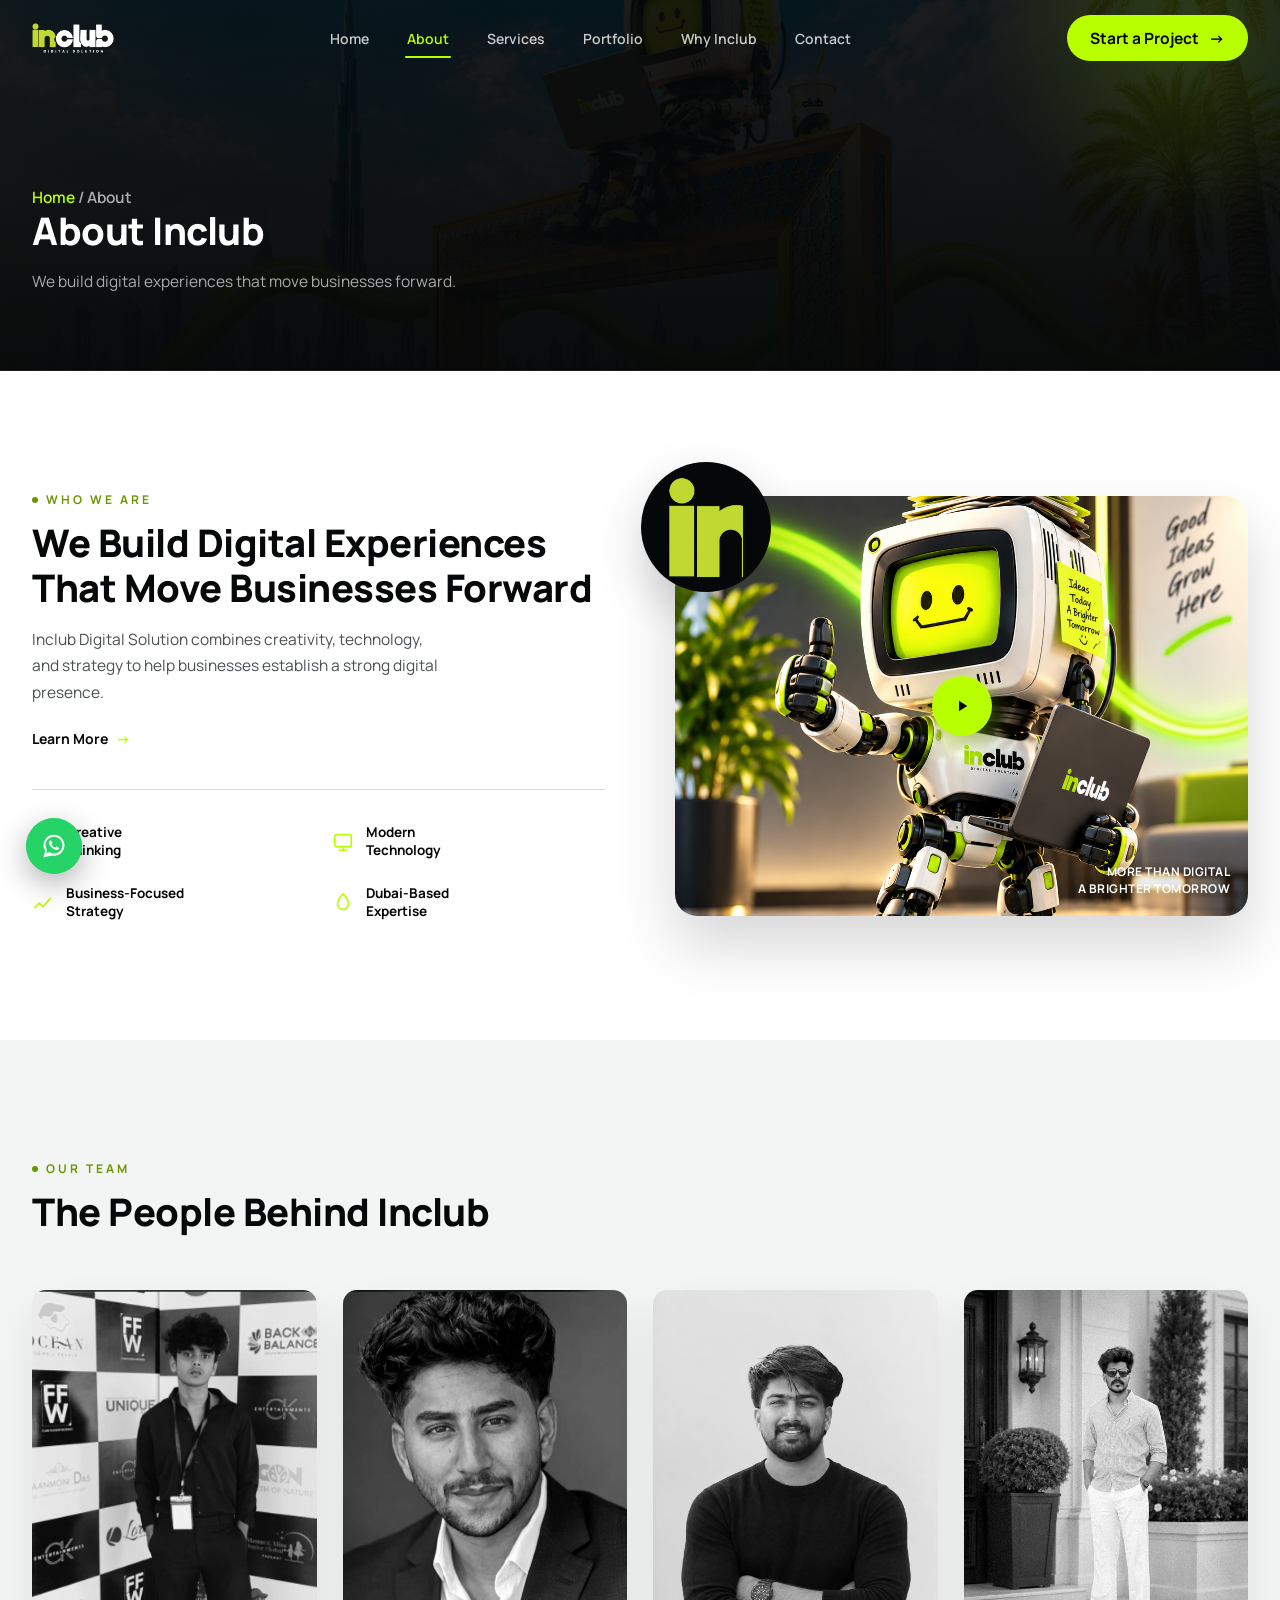
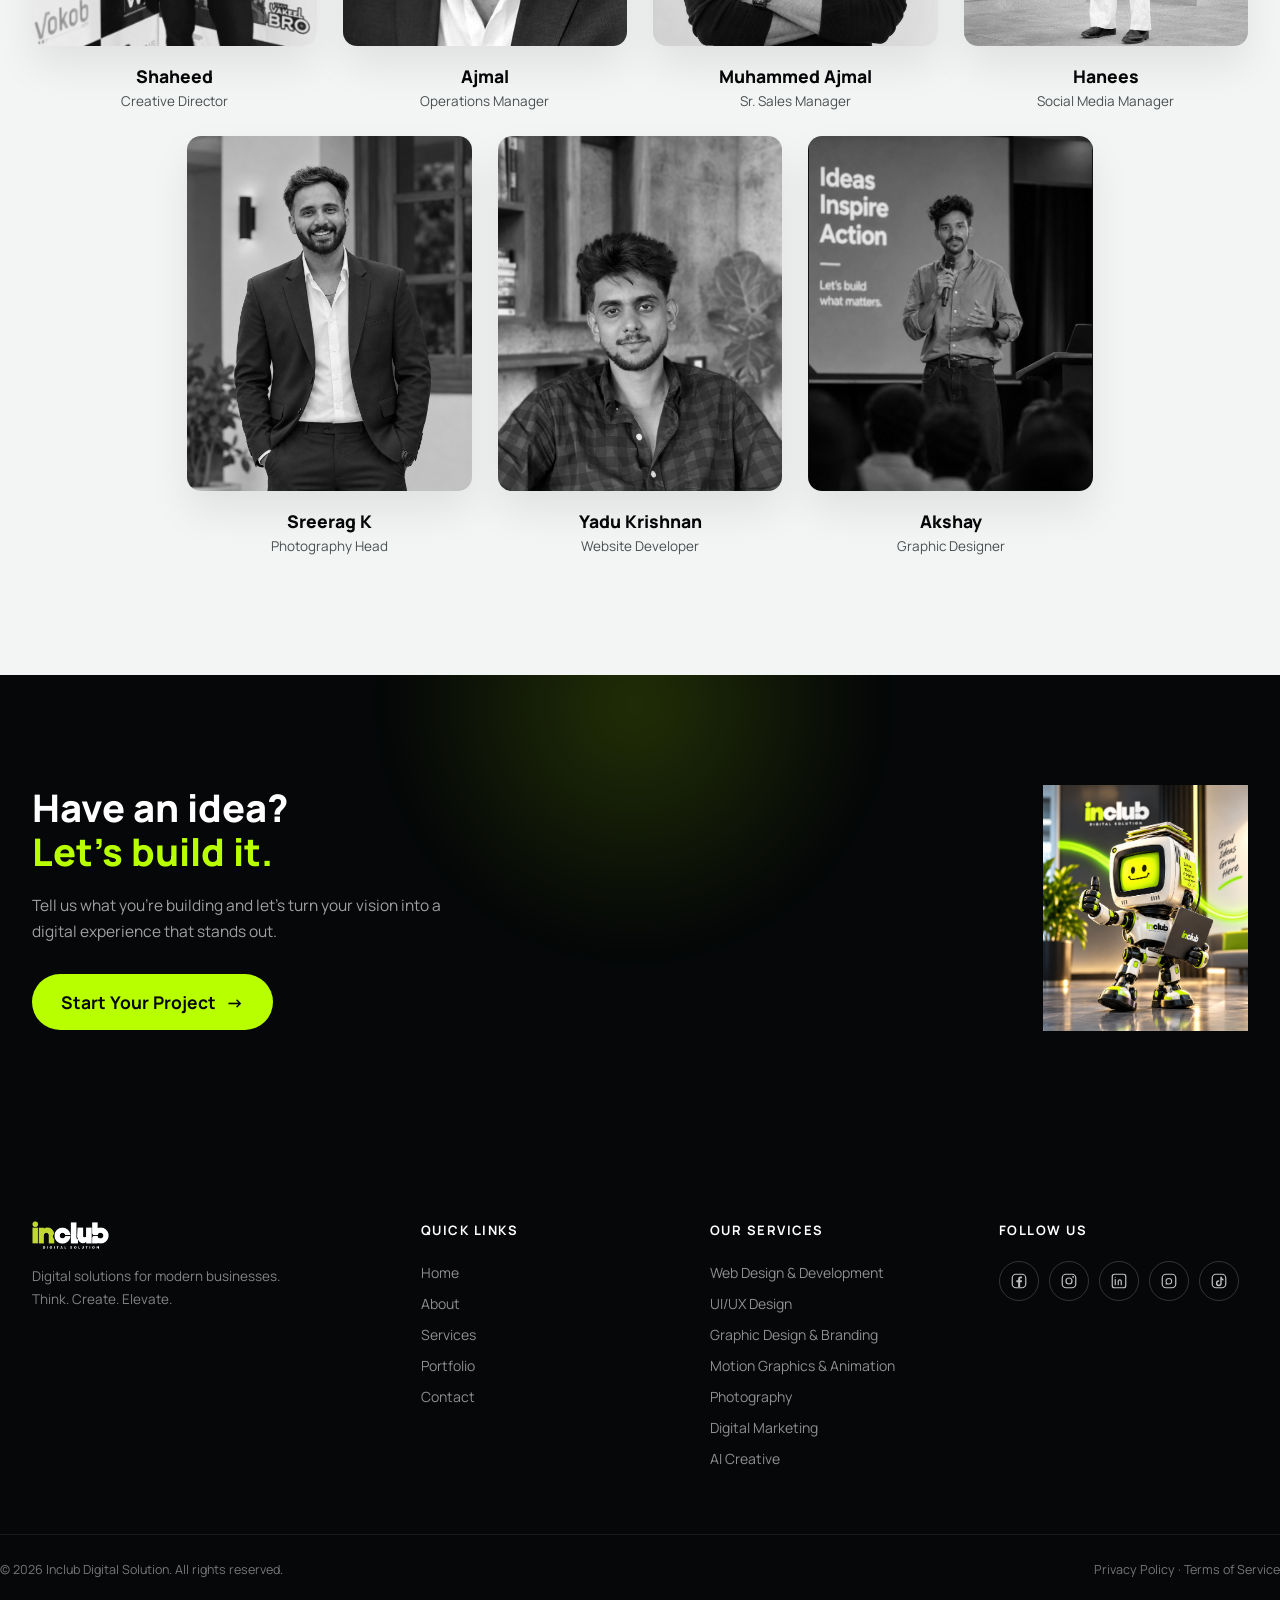
==== commit af94bf0a: "Add SEO metadata, business schema and sitemap" ====
--- a/about.html
+++ b/about.html
@@ -3,14 +3,28 @@
 <head>
 <meta charset="UTF-8">
 <meta name="viewport" content="width=device-width, initial-scale=1.0">
-<title>About Us — Inclub Digital Solution</title>
-<meta name="description" content="Inclub Digital Solution combines creativity, technology, and strategy to help businesses in Dubai establish a strong digital presence.">
+<title>About Our Dubai Digital Agency | Inclub Digital Solution</title>
+<meta name="description" content="Meet Inclub Digital Solution, a Dubai-based creative team combining design, technology and strategy to build brands and digital experiences for businesses.">
+<meta property="og:type" content="website">
+<meta property="og:site_name" content="Inclub Digital Solution">
+<meta property="og:locale" content="en_AE">
+<meta property="og:title" content="About Our Dubai Digital Agency | Inclub Digital Solution">
+<meta property="og:description" content="Meet Inclub Digital Solution, a Dubai-based creative team combining design, technology and strategy to build brands and digital experiences for businesses.">
+<meta name="twitter:card" content="summary">
+<meta name="twitter:title" content="About Our Dubai Digital Agency | Inclub Digital Solution">
+<meta name="twitter:description" content="Meet Inclub Digital Solution, a Dubai-based creative team combining design, technology and strategy to build brands and digital experiences for businesses.">
 <link rel="icon" href="assets/logo-mark.png" type="image/png">
 <link rel="preconnect" href="https://fonts.googleapis.com">
 <link rel="preconnect" href="https://fonts.gstatic.com" crossorigin>
 <link href="https://fonts.googleapis.com/css2?family=Manrope:wght@400;500;600;700;800&display=swap" rel="stylesheet">
 <link rel="stylesheet" href="style.css">
-</head>
+<noscript><style>.reveal{opacity:1;transform:none;filter:none}</style></noscript>
+<link rel="canonical" href="https://inclubdigitalsolutions.ae/about.html">
+<meta property="og:url" content="https://inclubdigitalsolutions.ae/about.html">
+<meta property="og:image" content="https://inclubdigitalsolutions.ae/assets/logo-mark.png">
+<meta property="og:image:alt" content="Inclub Digital Solution logo">
+<meta name="twitter:image" content="https://inclubdigitalsolutions.ae/assets/logo-mark.png">
+<meta name="twitter:image:alt" content="Inclub Digital Solution logo"></head>
 <body>
 
 <div class="grain"></div>
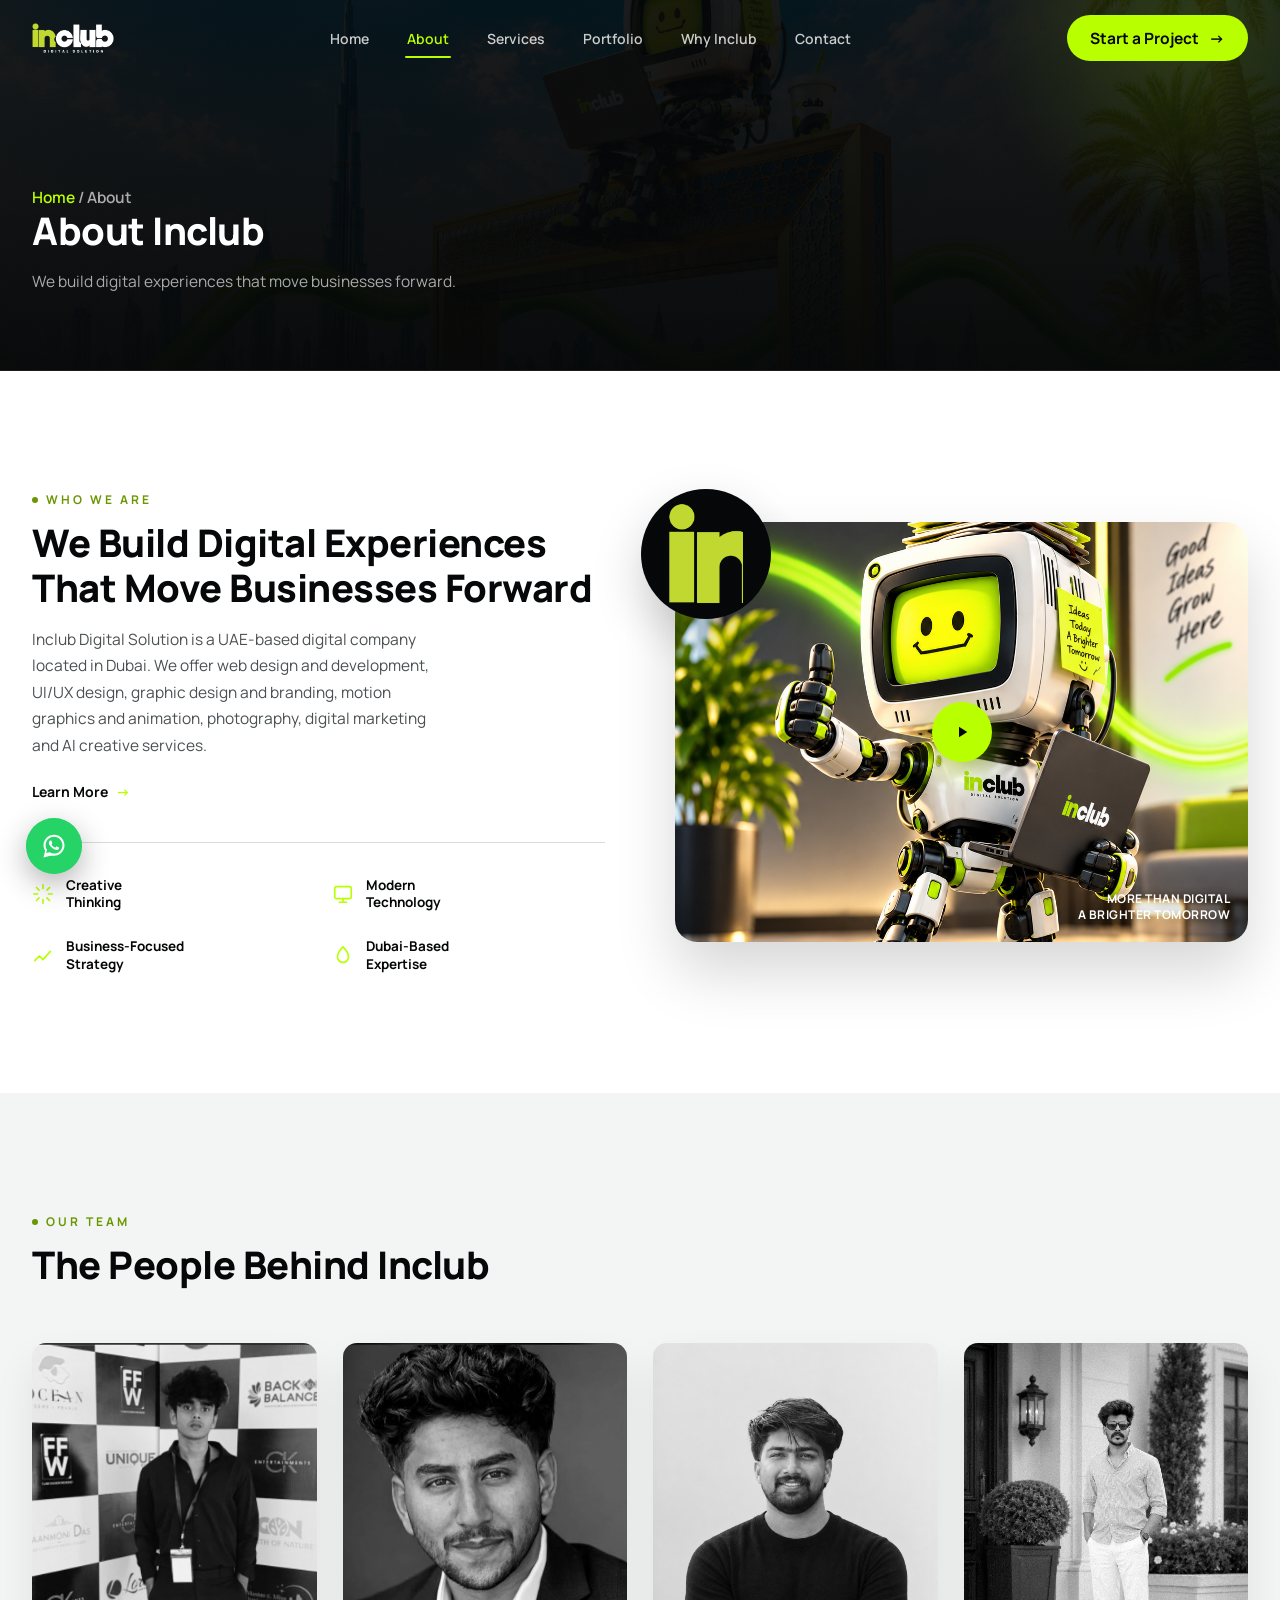
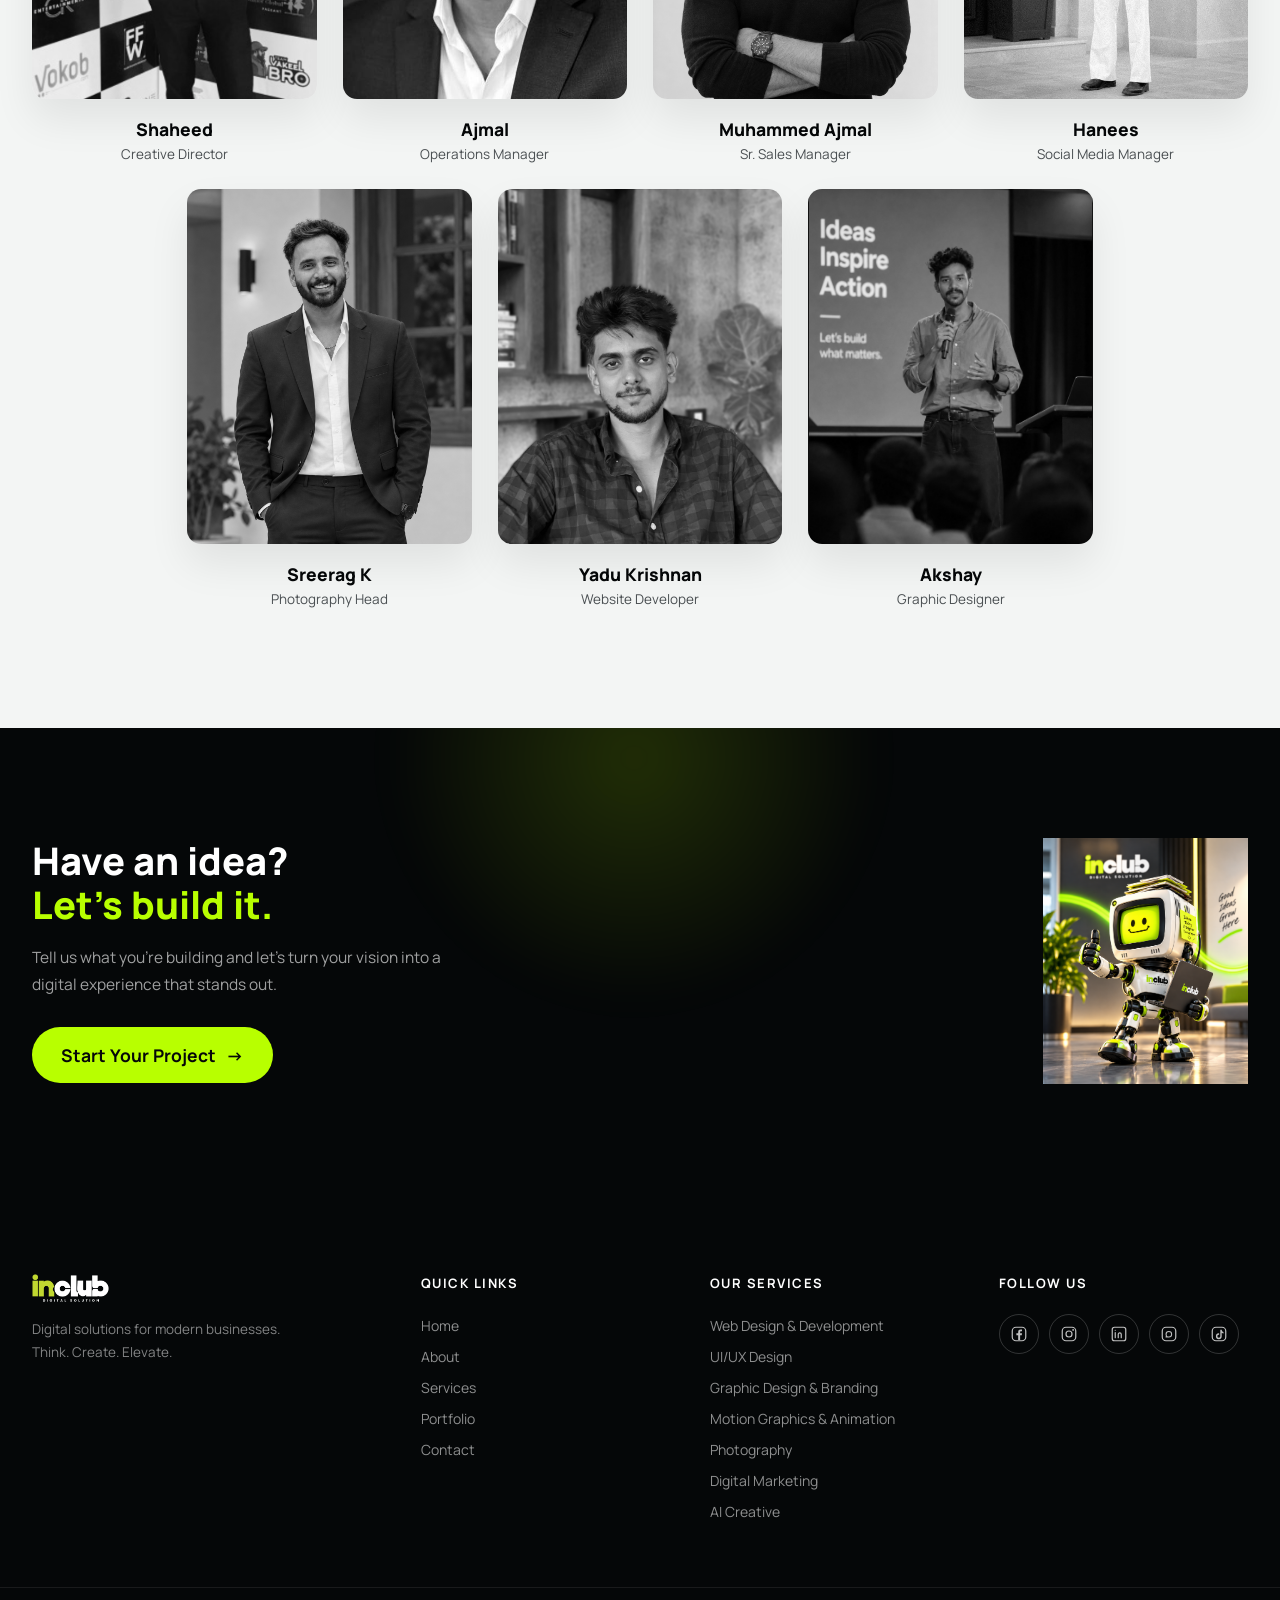
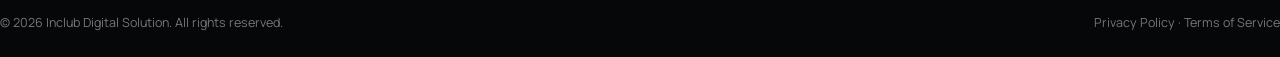
==== commit 927a2a1f: "Clarify UAE company location and full service offering" ====
--- a/about.html
+++ b/about.html
@@ -3,16 +3,16 @@
 <head>
 <meta charset="UTF-8">
 <meta name="viewport" content="width=device-width, initial-scale=1.0">
-<title>About Our Dubai Digital Agency | Inclub Digital Solution</title>
-<meta name="description" content="Meet Inclub Digital Solution, a Dubai-based creative team combining design, technology and strategy to build brands and digital experiences for businesses.">
+<title>About Our UAE-Based Company | Inclub Digital Solution</title>
+<meta name="description" content="Meet Inclub Digital Solution, a UAE-based creative team combining design, technology and strategy to build brands and digital experiences for businesses.">
 <meta property="og:type" content="website">
 <meta property="og:site_name" content="Inclub Digital Solution">
 <meta property="og:locale" content="en_AE">
-<meta property="og:title" content="About Our Dubai Digital Agency | Inclub Digital Solution">
-<meta property="og:description" content="Meet Inclub Digital Solution, a Dubai-based creative team combining design, technology and strategy to build brands and digital experiences for businesses.">
+<meta property="og:title" content="About Our UAE-Based Company | Inclub Digital Solution">
+<meta property="og:description" content="Meet Inclub Digital Solution, a UAE-based creative team combining design, technology and strategy to build brands and digital experiences for businesses.">
 <meta name="twitter:card" content="summary">
-<meta name="twitter:title" content="About Our Dubai Digital Agency | Inclub Digital Solution">
-<meta name="twitter:description" content="Meet Inclub Digital Solution, a Dubai-based creative team combining design, technology and strategy to build brands and digital experiences for businesses.">
+<meta name="twitter:title" content="About Our UAE-Based Company | Inclub Digital Solution">
+<meta name="twitter:description" content="Meet Inclub Digital Solution, a UAE-based creative team combining design, technology and strategy to build brands and digital experiences for businesses.">
 <link rel="icon" href="assets/logo-mark.png" type="image/png">
 <link rel="preconnect" href="https://fonts.googleapis.com">
 <link rel="preconnect" href="https://fonts.gstatic.com" crossorigin>
@@ -88,7 +88,7 @@
     <div class="about-copy reveal">
       <p class="eyebrow eyebrow-dark">Who We Are</p>
       <h2 class="section-title">We Build Digital Experiences That Move Businesses Forward</h2>
-      <p class="section-text">Inclub Digital Solution combines creativity, technology, and strategy to help businesses establish a strong digital presence.</p>
+      <p class="section-text">Inclub Digital Solution is a UAE-based digital company located in Dubai. We offer web design and development, UI/UX design, graphic design and branding, motion graphics and animation, photography, digital marketing and AI creative services.</p>
       <a href="services.html" class="link-arrow">Learn More <span class="arrow">→</span></a>
 
       <div class="about-features">
